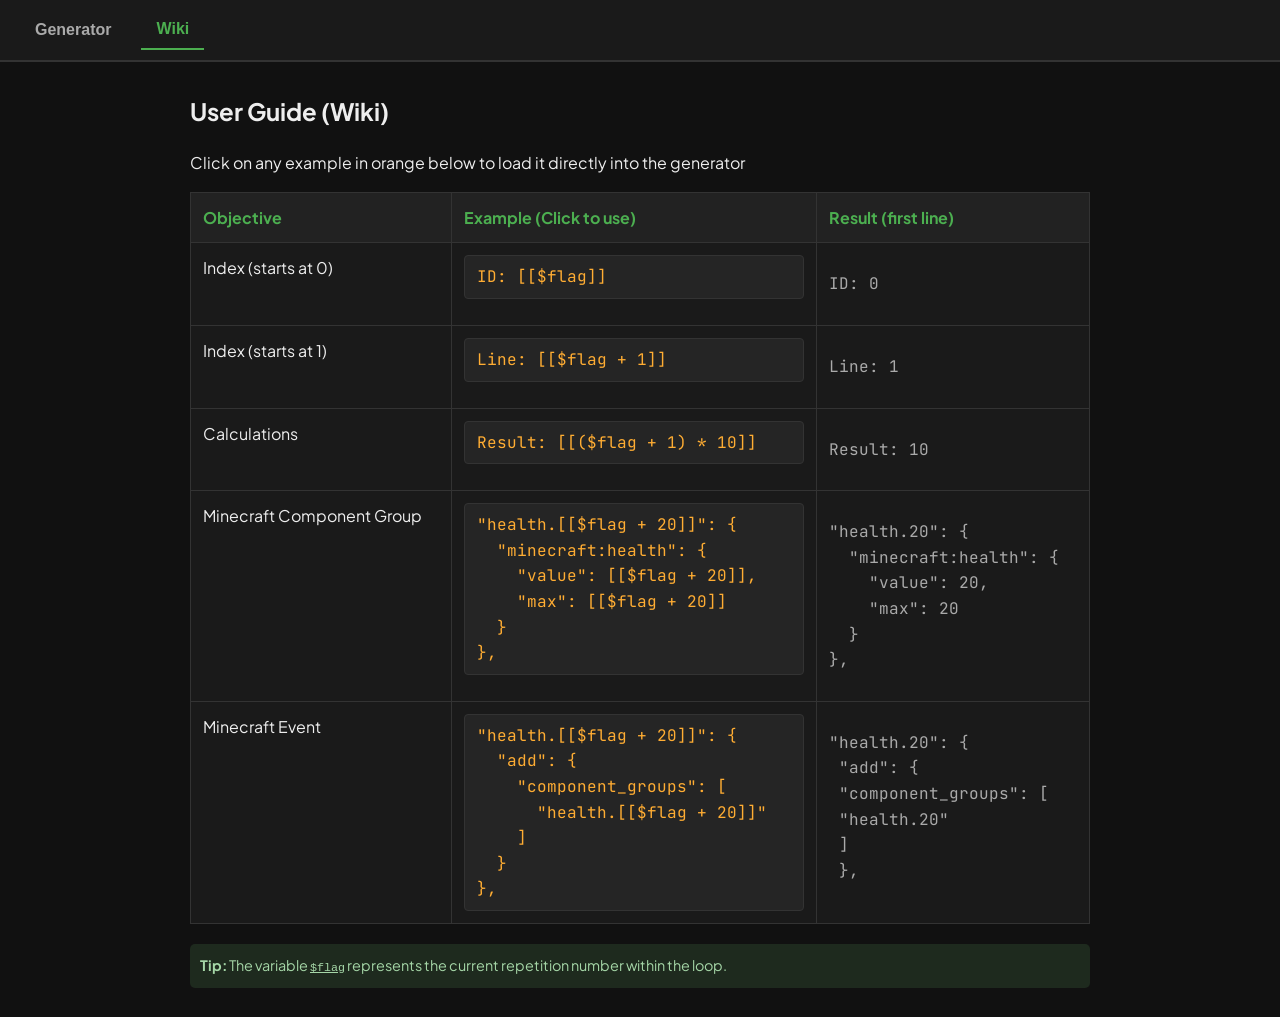
==== wiki.html @ c505e171 "Add files via upload" ====
<!DOCTYPE html>
<html lang="pt-BR">
<head>
  <meta charset="UTF-8">
  <meta name="viewport" content="width=device-width, initial-scale=1.0">
  <title>User Guide</title>

  <link rel="preconnect" href="https://fonts.googleapis.com">
  <link rel="preconnect" href="https://fonts.gstatic.com" crossorigin>
  <link rel="preconnect" href="https://plausible.io">

  <link href="https://fonts.googleapis.com/css2?family=JetBrains+Mono:ital,wght@0,400;0,700;1,400&family=Plus+Jakarta+Sans:ital,wght@0,400;0,600;0,800;1,400&display=swap" rel="stylesheet">

  <script async src="https://plausible.io/js/pa-NXGl-Pn9tm2UwcXOuY02M.js"></script>
  <script>
    window.plausible=window.plausible||function(){(plausible.q=plausible.q||[]).push(arguments)},plausible.init=plausible.init||function(i){plausible.o=i||{}};
    plausible.init()
  </script>

  <link rel="icon" href="favicon.ico" sizes="any">
  <link rel="icon" type="image/svg+xml" href="favicon.svg">
  <link rel="apple-touch-icon" href="apple-touch-icon.png">
  
  <link rel="manifest" href="manifest.json">
  <meta name="theme-color" content="#111111">

  <meta name="description" content="Aprenda a usar o Loop Generator. Veja exemplos práticos para Minecraft, lógica matemática, arrays e automatize seu trabalho.">
  <meta property="og:title" content="Guia de Uso e Exemplos — Loop Generator">
  <meta property="og:description" content="Aprenda a criar templates e loops de texto rapidamente com nossa variável $flag.">
  <meta property="og:image" content="https://zhash-dev.github.io/loop-generator/preview.png">
  <meta property="og:url" content="https://zhash-dev.github.io/loop-generator/wiki.html">
  <meta property="og:type" content="website">
  <meta property="og:locale" content="pt_BR">

  <meta name="twitter:card" content="summary_large_image">
  <meta name="twitter:title" content="Guia de Uso — Loop Generator">
  <meta name="twitter:description" content="Exemplos prontos e guia prático para geração de loops de texto.">
  <meta name="twitter:image" content="https://zhash-dev.github.io/loop-generator/preview.png">
  
  <link rel="stylesheet" href="style.css">
</head>
<body>

<header>
  <button id="btn-nav-main" class="nav-btn" onclick="switchPage('main')">Generator</button>
  <button id="btn-nav-wiki" class="nav-btn active" onclick="switchPage('wiki')">Wiki</button>
</header>
      
<div class="container">      
  <div id="page-wiki" class="page active">
    <h2>User Guide (Wiki)</h2>      
    <p>Click on any example in orange below to load it directly into the generator</p>
    
    <table class="wiki-table">      
      <thead>      
        <tr>      
          <th>Objective</th>      
          <th>Example (Click to use)</th>      
          <th>Result (first line)</th>      
        </tr>      
      </thead>      
      <tbody id="wiki-body">
        </tbody>      
    </table>      
      
    <div class="tip">      
      <strong>Tip:</strong> The variable <code><u>$flag</u></code> represents the current repetition number within the loop.      
    </div>
  </div>
</div>

<div id="toast">Mensagem aqui</div>

<script src="script.js"></script>      
</body>
</html>
---- style.css ----
body {
  font-family: 'Plus Jakarta Sans', -apple-system, BlinkMacSystemFont, "Segoe UI", Roboto, Helvetica, Arial, sans-serif;
  padding: 0;
  margin: 0;
  background: #111;
  color: #eee;
  line-height: 1.6;
}

/* Aplica uma fonte de código espetacular e legível no editor e outputs */
.editor-wrapper, .output-wrapper, pre#output, .clickable-example, .result-preview {
  font-family: 'JetBrains Mono', 'Courier New', Courier, monospace !important;
}

/* Header & Navegação */
header {
  background: #1a1a1a;
  padding: 10px 20px;
  border-bottom: 2px solid #333;
  display: flex;
  gap: 15px;
}
.nav-btn {
  background: transparent;
  border: none;
  color: #aaa;
  padding: 10px 15px;
  font-size: 16px;
  cursor: pointer;
  font-weight: bold;
  transition: 0.2s;
}
.nav-btn.active {
  color: #4caf50;
  border-bottom: 2px solid #4caf50;
}
.nav-btn:hover { color: #fff; }

.container { max-width: 900px; margin: 30px auto; padding: 0 20px; }
.page { display: none; }
.page.active { display: block; }

/* Editor Avançado com Linhas e Highlight Sincronizado */
.editor-wrapper {
  display: flex;
  margin-top: 10px;
  background: #222;
  border: 1px solid #444;
  border-radius: 5px;
  font-family: 'Courier New', Courier, monospace;
  font-size: 14px;
  overflow: hidden;
  position: relative;
}
.line-counter {
  background: #1a1a1a;
  color: #555;
  padding: 12px 8px;
  text-align: right;
  user-select: none;
  border-right: 1px solid #333;
  min-width: 30px;
  white-space: pre-wrap;
  word-break: break-all;
  box-sizing: border-box;
}
.editor-container {
  position: relative;
  flex: 1;
  min-height: 150px;
}
.editor-textarea, .editor-backdrop {
  width: 100%;
  height: 100%;
  min-height: 150px;
  padding: 12px;
  border: none;
  margin: 0;
  background: transparent;
  font-family: inherit;
  font-size: inherit;
  line-height: 1.5;
  white-space: pre-wrap;
  word-wrap: break-word;
  box-sizing: border-box;
  position: absolute;
  top: 0;
  left: 0;
}
.editor-textarea {
  color: transparent;
  caret-color: #fff;
  resize: vertical;
  outline: none;
  z-index: 2;
}
.editor-backdrop {
  color: #fff;
  z-index: 1;
  overflow: hidden;
  pointer-events: none;
}

/* Output Container com Contador de Linhas Fake */
.output-wrapper {
  display: flex;
  margin-top: 10px;
  background: #000;
  border-left: 4px solid #4caf50;
  font-family: 'Courier New', Courier, monospace;
  font-size: 14px;
  max-height: 400px;
  overflow-y: auto;
}
.output-wrapper .line-counter {
  background: #0a0a0a;
  height: 100%;
  padding: 15px 8px;
}
pre#output {
  flex: 1;
  margin: 0;
  padding: 15px;
  background: transparent;
  white-space: pre-wrap;
  word-wrap: break-word;
  border: none;
  color: #eee;
}

input[type="number"], #repeat {
  width: 100%;
  margin-top: 10px;
  padding: 12px;
  background: #222;
  color: #fff;
  border: 1px solid #444;
  border-radius: 5px;
  box-sizing: border-box;
}
#repeat:focus {
  outline: none;
}

/* Cores do Highlight Syntax */
.hl-bracket { color: #ff9800; font-weight: bold; }
.hl-flag { color: #e91e63; font-weight: bold; }
.hl-number { color: #00bcd4; }
.hl-string { color: #4caf50; }

/* Botões*/
.button-group {
  display: flex;
  gap: 8px;
  margin-top: 15px;
  width: 100%;
}

.button-group button {
  margin-top: 0;
  flex: 1;
  font-size: 14px;
  text-align: center;
  white-space: nowrap;
  padding: 12px 2px;
  background: #4caf50;
  border: 1px solid #444;
  color: white;
  cursor: pointer;
  font-weight: bold;
  border-radius: 5px;
}
button.copy { background: #2196f3; }
button.clear { background: #ff4a4a;}
button.download { background: #8b4aff;}
button:hover { opacity: 0.75; scale: 0.95; }

/* Estilo das estatísticas */
#output-top {
  display: flex;
  justify-content: space-between;
  align-items: baseline;
  margin-top: 25px;
  margin-bottom: 5px;
  width: 100%;
}

#output-top h3 {
  margin: 0;
}

.stats-line {
  font-size: 12px;
  color: #888;
  font-family: inherit;
}  
  
/* Estilos da Wiki */
.wiki-table {
  width: 100%;
  border-collapse: collapse;
  margin-top: 15px;
  background: #1a1a1a;
}
.wiki-table th, .wiki-table td {
  text-align: left;
  padding: 12px;
  border: 1px solid #333;
  vertical-align: top;
}
.wiki-table th { background: #222; color: #4caf50; }

.clickable-example {
  background: #252525;
  padding: 8px 12px;
  border-radius: 4px;
  color: #ffad33;
  font-family: 'Courier New', Courier, monospace;
  cursor: pointer;
  display: block;
  white-space: pre-wrap;
  word-wrap: break-word;
  transition: background 0.2s, color 0.2s;
  border: 1px solid #333;
}
.clickable-example:hover {
  background: #333;
  color: #fff;
}
.result-preview {
  font-family: 'Courier New', Courier, monospace;
  white-space: pre-wrap;
  color: #aaa;
}

.tip {
  background: #1e2a1e;
  padding: 10px;
  border-radius: 5px;
  font-size: 0.9em;
  margin-top: 20px;
  color: #a5d6a7;
}

/* Toast */
#toast {
  position: fixed;
  bottom: 20px;
  right: 20px;
  background: #222;
  color: #fff;
  padding: 8px 16px;
  border-radius: 4px;
  font-size: 13px;
  box-shadow: 0 4px 12px rgba(0,0,0,0.5);
  opacity: 0;
  transform: translateY(10px);
  transition: opacity 0.2s ease, transform 0.2s ease;
  pointer-events: none;
  z-index: 1000;
  border-left: 4px solid #4caf50;
}
#toast.show { opacity: 1; transform: translateY(0); }

/* Shake Animation */
@keyframes shake {
  0%, 100% { transform: translateX(0); }
  20%, 60% { transform: translateX(-3px); }
  40%, 80% { transform: translateX(3px); }
}

.shake-error {
  animation: shake 0.3s ease-in-out;
  border-color: #ff4a4a !important;
  box-shadow: 0 0 8px rgba(255, 74, 74, 0.5);
}
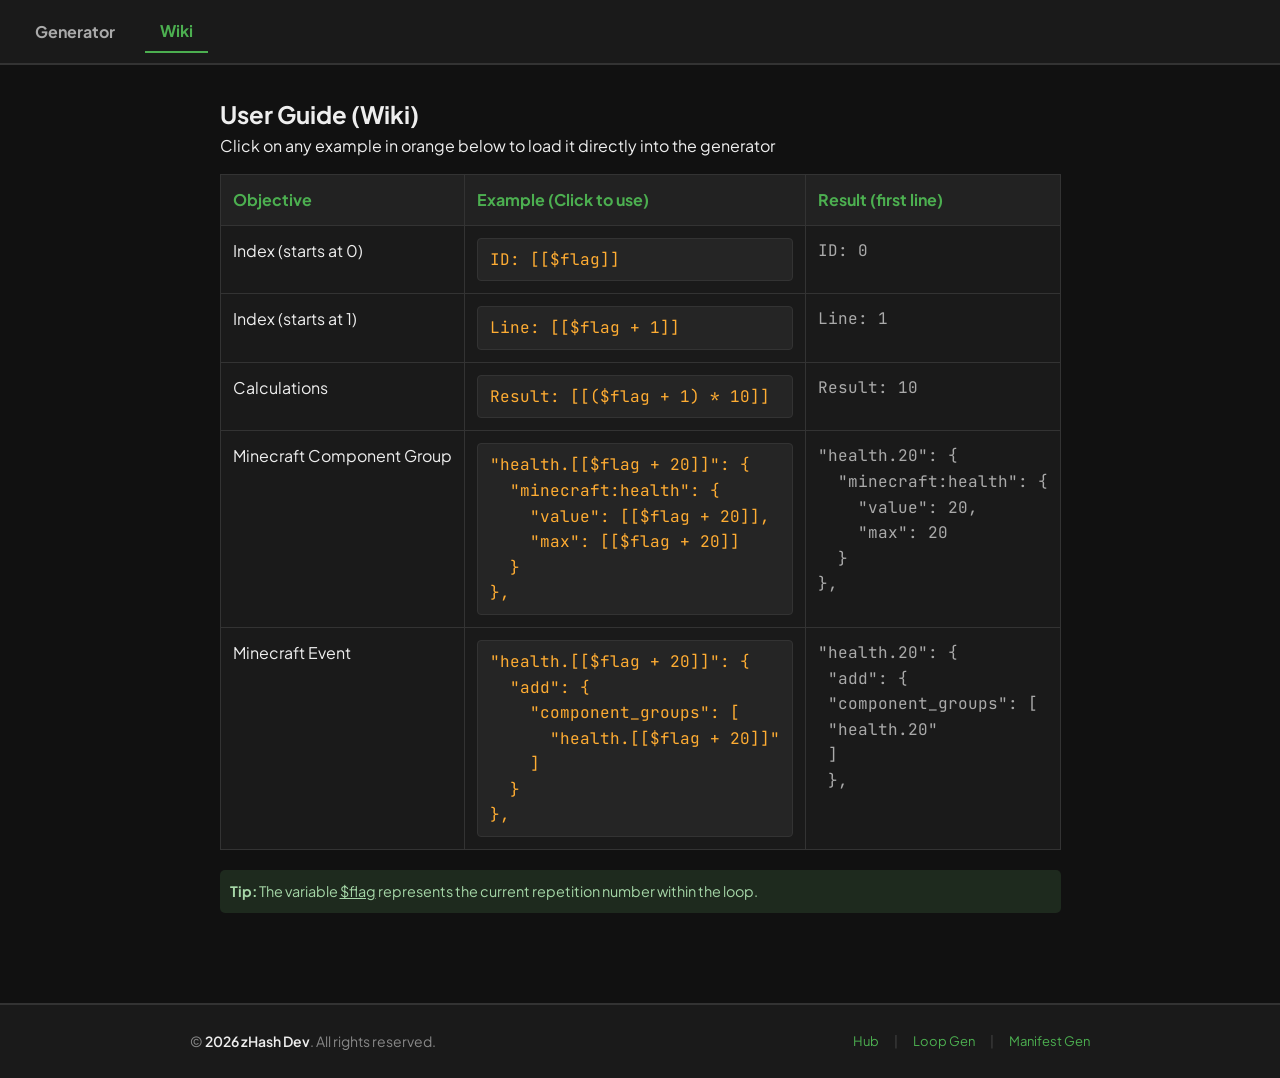
==== commit c6b6631e: "Add files via upload" ====
--- a/wiki.html
+++ b/wiki.html
@@ -45,7 +45,7 @@
   <button id="btn-nav-main" class="nav-btn" onclick="switchPage('main')">Generator</button>
   <button id="btn-nav-wiki" class="nav-btn active" onclick="switchPage('wiki')">Wiki</button>
 </header>
-      
+
 <div class="container">      
   <div id="page-wiki" class="page active">
     <h2>User Guide (Wiki)</h2>      
@@ -71,6 +71,8 @@
 
 <div id="toast">Mensagem aqui</div>
 
-<script src="script.js"></script>      
+<script src="script.js"></script>    
+<script src="footer.js"></script>
+<zhash-footer></zhash-footer>  
 </body>
 </html>
--- a/style.css
+++ b/style.css
@@ -1,11 +1,18 @@
-body {
+* {
   font-family: 'Plus Jakarta Sans', -apple-system, BlinkMacSystemFont, "Segoe UI", Roboto, Helvetica, Arial, sans-serif;
   padding: 0;
   margin: 0;
+}
+
+body {
   background: #111;
   color: #eee;
   line-height: 1.6;
-}
+  display: flex;
+  flex-direction: column;
+  min-height: 100vh;
+}
+
 
 /* Aplica uma fonte de código espetacular e legível no editor e outputs */
 .editor-wrapper, .output-wrapper, pre#output, .clickable-example, .result-preview {
@@ -36,7 +43,12 @@
 }
 .nav-btn:hover { color: #fff; }
 
-.container { max-width: 900px; margin: 30px auto; padding: 0 20px; }
+.container {
+  max-width: 900px;
+  margin: 30px auto;
+  padding: 0 20px;
+  flex: 1;
+}
 .page { display: none; }
 .page.active { display: block; }
 
